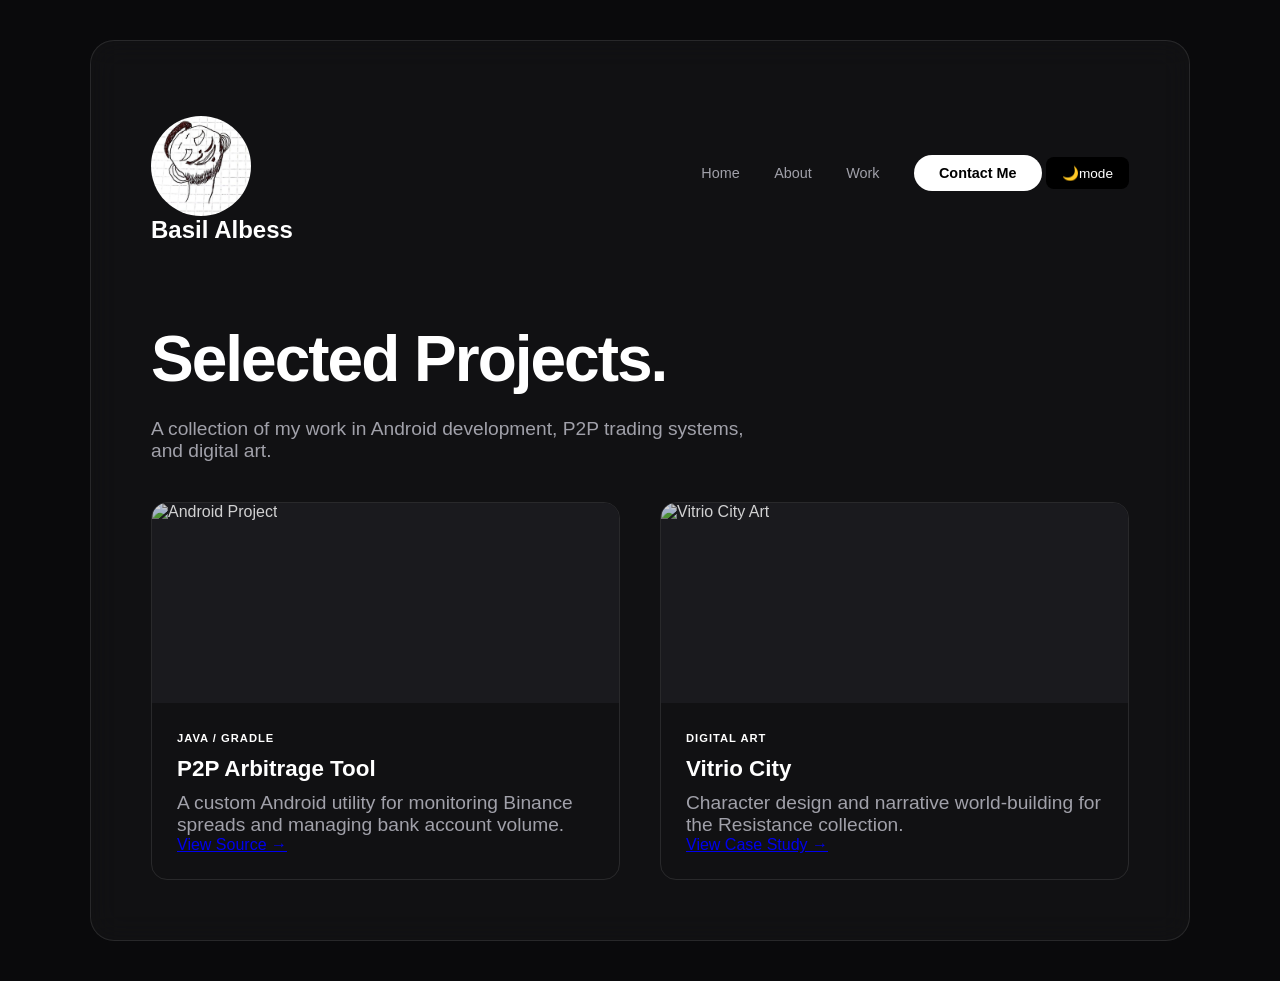
==== work.html @ 2e05124e "Add files via upload" ====
<!DOCTYPE html>
<html lang="en">
<head>
    <meta charset="UTF-8">
    <meta name="viewport" content="width=device-width, initial-scale=1.0">
    <title>My Work</title>
    <link rel="stylesheet" href="styling.css">
</head>
<body>

    <main class="glass-container">
       <nav>
            <div>
                <img src="src/the glitch sc 2.jpg" alt="Profile" class="profile-img">
                <span class="logo">Basil Albess</span>

            </div> 

            <div class="nav-links">
                <a href="index.html">Home</a>
                <a href="about.html">About</a>
                <a href="work.html">Work</a>
                <a href="mailto:baselalbess171@gmail.com" class="nav-btn">Contact Me</a>
                <button id="theme-toggle" class="btn-sm">🌙mode</button>
            </div>
        </nav>

        <header>
            <h1>Selected <span class="accent">Projects</span>.</h1>
            <p>A collection of my work in Android development, P2P trading systems, and digital art.</p>
        </header>

        <section class="work-grid">
            <div class="work-card">
                <div class="work-image-placeholder">
                    <img src="app-screenshot.jpg" alt="Android Project">
                </div>
                <div class="work-info">
                    <span class="tag">Java / Gradle</span>
                    <h3>P2P Arbitrage Tool</h3>
                    <p>A custom Android utility for monitoring Binance spreads and managing bank account volume.</p>
                    <a href="#" class="view-link">View Source →</a>
                </div>
            </div>

            <div class="work-card">
                <div class="work-image-placeholder">
                    <img src="vitrio-city.jpg" alt="Vitrio City Art">
                </div>
                <div class="work-info">
                    <span class="tag">Digital Art</span>
                    <h3>Vitrio City</h3>
                    <p>Character design and narrative world-building for the Resistance collection.</p>
                    <a href="#" class="view-link">View Case Study →</a>
                </div>
            </div>
        </section>
    </main>

    <script src="func.js"></script>
</body>
</html>
---- styling.css ----
:root {
    --bg-color: #0a0a0c;
    --glass-bg: rgba(255, 255, 255, 0.03);
    --glass-border: rgba(255, 255, 255, 0.1);
    --text-main: #ffffff;
    --text-dim: #a1a1aa;
    --accent: #6366f1;
    --gradient: linear-gradient(135deg, #6366f1 0%, #a855f7 100%);
}

* {
    margin: 0;
    padding: 0;
    box-sizing: border-box;
}

body {
    background-color: var(--bg-color);
    color: var(--text-main);
    font-family: 'Inter', sans-serif;
    display: flex;
    justify-content: center;
    min-height: 100vh;
    overflow-x: hidden;
}

/* Visual Background Blobs */
.background-blobs {
    position: fixed;
    top: 0; left: 0; width: 100%; height: 100%;
    z-index: -1;
    filter: blur(80px);
}

.blob {
    position: absolute;
    width: 400px;
    height: 400px;
    border-radius: 50%;
    opacity: 0.15;
}

.blob-1 { background: var(--accent); top: -100px; right: -100px; }
.blob-2 { background: #a855f7; bottom: -100px; left: -100px; }

/* Modern Glass Effect Container */
.glass-container {
    width: 90%;
    max-width: 1100px;
    background: var(--glass-bg);
    backdrop-filter: blur(15px);
    -webkit-backdrop-filter: blur(15px);
    border: 1px solid var(--glass-border);
    border-radius: 24px;
    padding: 60px;
    margin: 40px 0;
    align-self: flex-start;
}

/* Nav Styles */
nav {
    display: flex;
    justify-content: space-between;
    align-items: center;
    margin-bottom: 80px;
}

.logo { font-weight: 700; font-size: 1.5rem; }

.nav-links a {
    text-decoration: none;
    color: var(--text-dim);
    margin-left: 30px;
    font-size: 0.9rem;
    transition: 0.3s;
}

.nav-links a:hover { color: #fff; }

.nav-btn {
    background: #fff;
    color: #000 !important;
    padding: 10px 25px;
    border-radius: 50px;
    font-weight: 600;
}

.btn-sm {
    cursor: pointer;
    border: 1px solid var(--text);
    background: black;
    color: var(--text);
    padding: 8px 16px;
    border-radius: 8px;
    font-size: 0.85rem;
    transition: 0.2s;
}
.btn-sm:hover {
    background: var(--text);
    color: var(--bg);
}

/* Typography & Hero */
.hero { max-width: 800px; margin-bottom: 80px; }

.badge {
    background: var(--glass-border);
    padding: 6px 16px;
    border-radius: 20px;
    font-size: 0.75rem;
    color: var(--accent);
    font-weight: 600;
}

.profile-img {
    display: block;
    width: 100px;      /* Adjust size here */
    height: 100px;
    border-radius: 50%; /* Makes it a circle */
    object-fit: cover;  /* Prevents stretching */
    margin-top: 15px;   /* Space under the logo */
    border: 2px solid var(--primary); /* Optional accent border */
}

h1 {
    font-size: clamp(2.5rem, 5vw, 4rem);
    line-height: 1.1;
    margin: 24px 0;
    letter-spacing: -2px;
}

.gradient-text {
    background: var(--gradient);
    -webkit-text-fill-color: white;
}

p {
    color: var(--text-dim);
    font-size: 1.2rem;
    max-width: 600px;
}

/* Project Cards Grid */
.grid {
    display: grid;
    grid-template-columns: 1fr 1fr;
    gap: 30px;
}

.card {
    background: rgba(255, 255, 255, 0.02);
    border: 1px solid var(--glass-border);
    border-radius: 20px;
    overflow: hidden;
    transition: all 0.4s ease;
}

.card:hover {
    transform: translateY(-10px);
    background: rgba(255, 255, 255, 0.05);
    border-color: rgba(255, 255, 255, 0.2);
}

.card-image {
    height: 220px;
    background: #16161a; /* Placeholder for images */
}

.card-info { padding: 25px; }

.card-info h3 { margin-bottom: 8px; }

.card-info p { font-size: 0.9rem; color: var(--text-dim); }

/* Mobile View */
@media (max-width: 768px) {
    .grid { grid-template-columns: 1fr; }
    .glass-container { padding: 30px; }
}

/* Light Theme Colors - JS will trigger this */
body.light-theme {
    --bg: #ffffff;
    --card: #f4f4f5;
    --text: #18181b;
    --dim: #71717a;
    --glass-bg: rgba(0, 0, 0, 0.05);
    --glass-border: rgba(0, 0, 0, 0.1);
}




.work-grid {
    display: grid;
    grid-template-columns: repeat(auto-fit, minmax(300px, 1fr));
    gap: 40px;
    margin-top: 40px;
}

.work-card {
    background: var(--card);
    border-radius: 16px;
    border: 1px solid var(--glass-border);
    overflow: hidden;
    transition: 0.4s ease;
}

.work-card:hover {
    transform: translateY(-10px);
    border-color: var(--primary);
}

.work-image-placeholder {
    width: 100%;
    height: 200px;
    background: #1a1a1e;
    overflow: hidden;
}

.work-image-placeholder img {
    width: 100%;
    height: 100%;
    object-fit: cover;
    opacity: 0.8;
}

.work-info {
    padding: 25px;
}

.tag {
    font-size: 0.7rem;
    color: var(--primary);
    text-transform: uppercase;
    font-weight: bold;
    letter-spacing: 1px;
}

.work-info h3 {
    margin: 10px 0;
    font-size: 1.4rem;
}
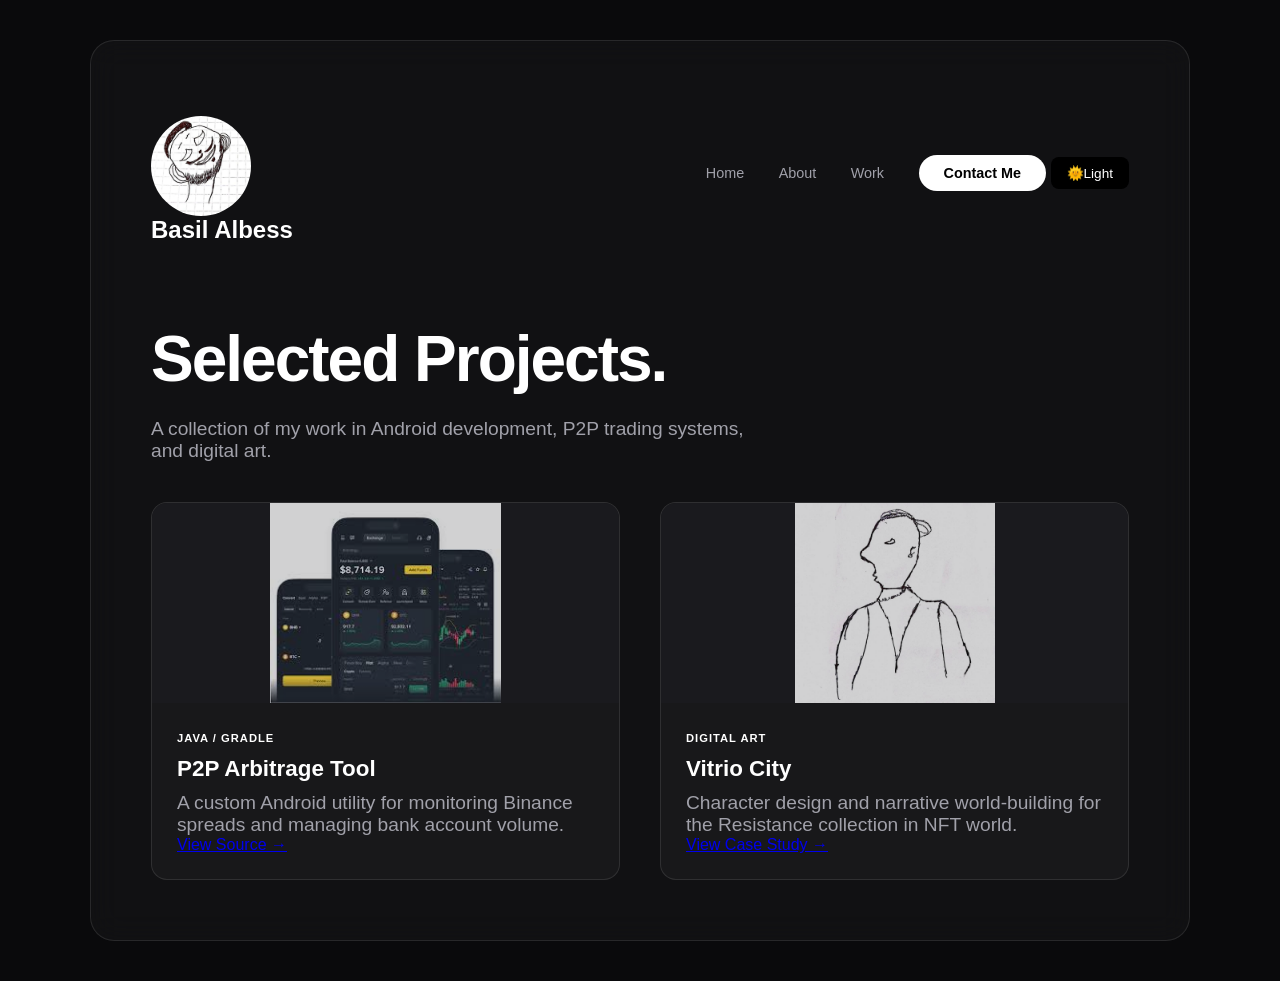
==== commit c37169ab: "Add files via upload" ====
--- a/work.html
+++ b/work.html
@@ -33,7 +33,7 @@
         <section class="work-grid">
             <div class="work-card">
                 <div class="work-image-placeholder">
-                    <img src="app-screenshot.jpg" alt="Android Project">
+                    <img src="src/binancearb.jpg" alt="Android Project">
                 </div>
                 <div class="work-info">
                     <span class="tag">Java / Gradle</span>
@@ -45,12 +45,12 @@
 
             <div class="work-card">
                 <div class="work-image-placeholder">
-                    <img src="vitrio-city.jpg" alt="Vitrio City Art">
+                    <img src="src/vitrio-city.jpg" alt="Vitrio City Art">
                 </div>
                 <div class="work-info">
                     <span class="tag">Digital Art</span>
                     <h3>Vitrio City</h3>
-                    <p>Character design and narrative world-building for the Resistance collection.</p>
+                    <p>Character design and narrative world-building for the Resistance collection in NFT world.</p>
                     <a href="#" class="view-link">View Case Study →</a>
                 </div>
             </div>
--- a/styling.css
+++ b/styling.css
@@ -43,7 +43,7 @@
 .blob-1 { background: var(--accent); top: -100px; right: -100px; }
 .blob-2 { background: #a855f7; bottom: -100px; left: -100px; }
 
-/* Modern Glass Effect Container */
+/* Modern Glass Effect Container*/ 
 .glass-container {
     width: 90%;
     max-width: 1100px;
@@ -89,15 +89,15 @@
     cursor: pointer;
     border: 1px solid var(--text);
     background: black;
-    color: var(--text);
+    color: white;
     padding: 8px 16px;
     border-radius: 8px;
     font-size: 0.85rem;
     transition: 0.2s;
 }
-.btn-sm:hover {
-    background: var(--text);
-    color: var(--bg);
+ .btn-sm:hover {
+    background: white;
+    color: var(--text-dim);
 }
 
 /* Typography & Hero */
@@ -178,10 +178,9 @@
     .glass-container { padding: 30px; }
 }
 
-/* Light Theme Colors - JS will trigger this */
+/* Light Theme Colors */
 body.light-theme {
     --bg: #ffffff;
-    --card: #f4f4f5;
     --text: #18181b;
     --dim: #71717a;
     --glass-bg: rgba(0, 0, 0, 0.05);
@@ -199,7 +198,7 @@
 }
 
 .work-card {
-    background: var(--card);
+    background: var(--glass-bg);
     border-radius: 16px;
     border: 1px solid var(--glass-border);
     overflow: hidden;
@@ -221,7 +220,7 @@
 .work-image-placeholder img {
     width: 100%;
     height: 100%;
-    object-fit: cover;
+    object-fit:contain;
     opacity: 0.8;
 }
 
